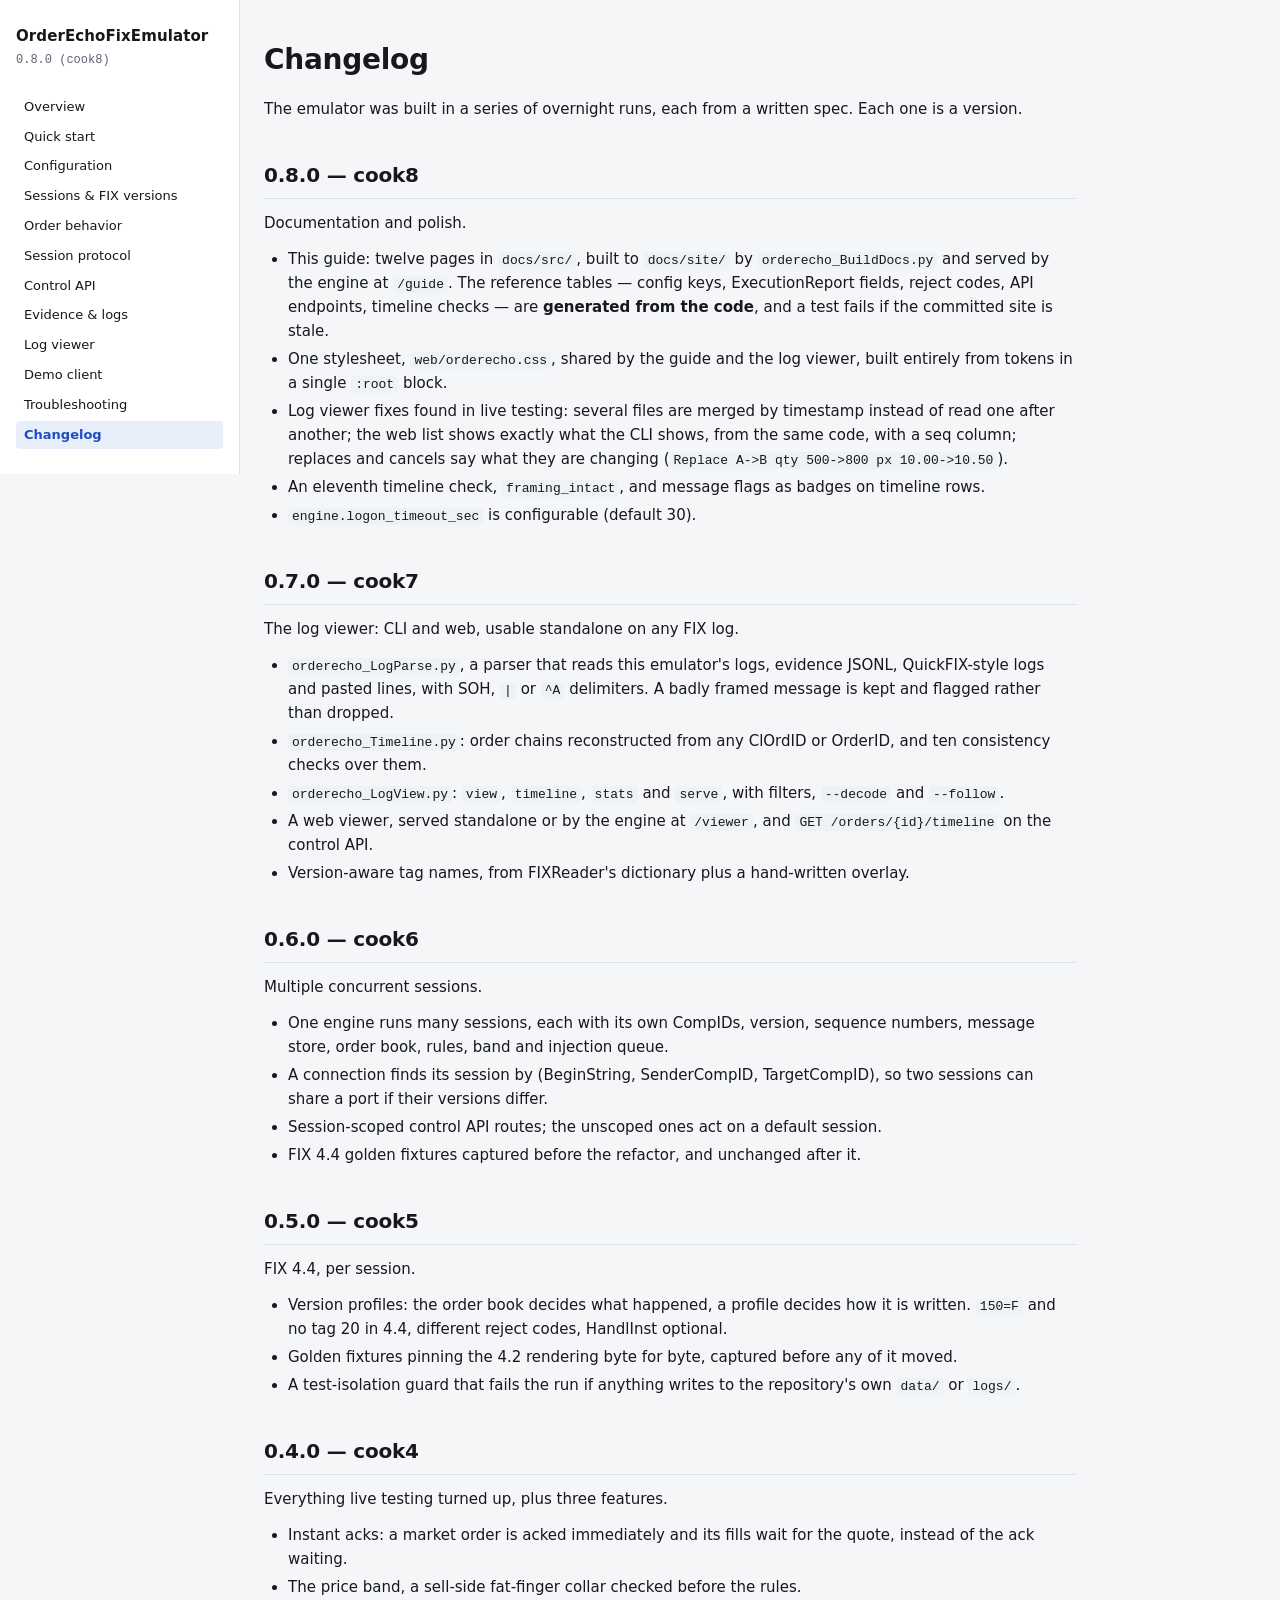
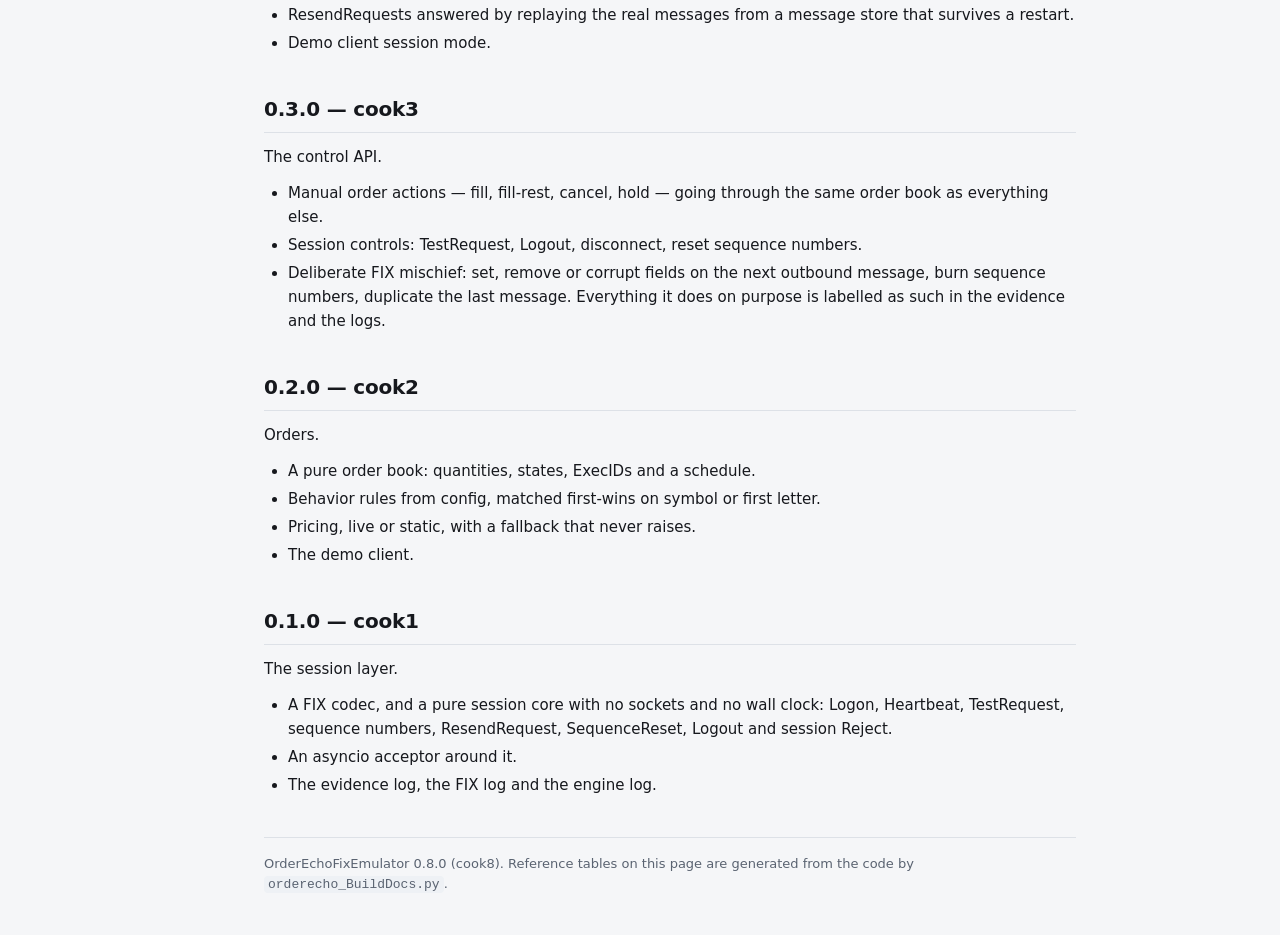
==== docs/site/changelog.html @ c5fb32ab "OrderEchoFixEmulator 0.8.0: FIX 4.2/4.4 emulator, control API, multi-session, log viewer, docs" ====
<!doctype html>
<html lang="en">
<head>
<meta charset="utf-8">
<meta name="viewport" content="width=device-width, initial-scale=1">
<title>Changelog - OrderEchoFixEmulator</title>
<link rel="stylesheet" href="assets/orderecho.css">
</head>
<body>
<div class="shell">
<aside class="sidebar">
<a class="brand" href="index.html">OrderEchoFixEmulator</a>
<span class="version">0.8.0 (cook8)</span>
<nav aria-label="Guide">
<ol>
<li><a href="index.html">Overview</a></li>
<li><a href="quick-start.html">Quick start</a></li>
<li><a href="configuration.html">Configuration</a></li>
<li><a href="sessions.html">Sessions &amp; FIX versions</a></li>
<li><a href="order-behavior.html">Order behavior</a></li>
<li><a href="session-protocol.html">Session protocol</a></li>
<li><a href="control-api.html">Control API</a></li>
<li><a href="evidence-logs.html">Evidence &amp; logs</a></li>
<li><a href="log-viewer.html">Log viewer</a></li>
<li><a href="demo-client.html">Demo client</a></li>
<li><a href="troubleshooting.html">Troubleshooting</a></li>
<li><a href="changelog.html" aria-current="page">Changelog</a></li>
</ol>
</nav>
</aside>
<main class="content">
<h1 id="changelog">Changelog</h1>
<p>The emulator was built in a series of overnight runs, each from a written
spec. Each one is a version.</p>
<h2 id="080-cook8">0.8.0 — cook8</h2>
<p>Documentation and polish.</p>
<ul>
<li>This guide: twelve pages in <code>docs/src/</code>, built to <code>docs/site/</code> by
  <code>orderecho_BuildDocs.py</code> and served by the engine at <code>/guide</code>. The reference
  tables — config keys, ExecutionReport fields, reject codes, API endpoints,
  timeline checks — are <strong>generated from the code</strong>, and a test fails if the
  committed site is stale.</li>
<li>One stylesheet, <code>web/orderecho.css</code>, shared by the guide and the log viewer,
  built entirely from tokens in a single <code>:root</code> block.</li>
<li>Log viewer fixes found in live testing: several files are merged by
  timestamp instead of read one after another; the web list shows exactly what
  the CLI shows, from the same code, with a seq column; replaces and cancels
  say what they are changing (<code>Replace A-&gt;B qty 500-&gt;800 px 10.00-&gt;10.50</code>).</li>
<li>An eleventh timeline check, <code>framing_intact</code>, and message flags as badges on
  timeline rows.</li>
<li><code>engine.logon_timeout_sec</code> is configurable (default 30).</li>
</ul>
<h2 id="070-cook7">0.7.0 — cook7</h2>
<p>The log viewer: CLI and web, usable standalone on any FIX log.</p>
<ul>
<li><code>orderecho_LogParse.py</code>, a parser that reads this emulator's logs, evidence
  JSONL, QuickFIX-style logs and pasted lines, with SOH, <code>|</code> or <code>^A</code>
  delimiters. A badly framed message is kept and flagged rather than dropped.</li>
<li><code>orderecho_Timeline.py</code>: order chains reconstructed from any ClOrdID or
  OrderID, and ten consistency checks over them.</li>
<li><code>orderecho_LogView.py</code>: <code>view</code>, <code>timeline</code>, <code>stats</code> and <code>serve</code>, with
  filters, <code>--decode</code> and <code>--follow</code>.</li>
<li>A web viewer, served standalone or by the engine at <code>/viewer</code>, and
  <code>GET /orders/{id}/timeline</code> on the control API.</li>
<li>Version-aware tag names, from FIXReader's dictionary plus a hand-written
  overlay.</li>
</ul>
<h2 id="060-cook6">0.6.0 — cook6</h2>
<p>Multiple concurrent sessions.</p>
<ul>
<li>One engine runs many sessions, each with its own CompIDs, version, sequence
  numbers, message store, order book, rules, band and injection queue.</li>
<li>A connection finds its session by (BeginString, SenderCompID,
  TargetCompID), so two sessions can share a port if their versions differ.</li>
<li>Session-scoped control API routes; the unscoped ones act on a default
  session.</li>
<li>FIX 4.4 golden fixtures captured before the refactor, and unchanged after it.</li>
</ul>
<h2 id="050-cook5">0.5.0 — cook5</h2>
<p>FIX 4.4, per session.</p>
<ul>
<li>Version profiles: the order book decides what happened, a profile decides how
  it is written. <code>150=F</code> and no tag 20 in 4.4, different reject codes, HandlInst
  optional.</li>
<li>Golden fixtures pinning the 4.2 rendering byte for byte, captured before any
  of it moved.</li>
<li>A test-isolation guard that fails the run if anything writes to the
  repository's own <code>data/</code> or <code>logs/</code>.</li>
</ul>
<h2 id="040-cook4">0.4.0 — cook4</h2>
<p>Everything live testing turned up, plus three features.</p>
<ul>
<li>Instant acks: a market order is acked immediately and its fills wait for the
  quote, instead of the ack waiting.</li>
<li>The price band, a sell-side fat-finger collar checked before the rules.</li>
<li>ResendRequests answered by replaying the real messages from a message store
  that survives a restart.</li>
<li>Demo client session mode.</li>
</ul>
<h2 id="030-cook3">0.3.0 — cook3</h2>
<p>The control API.</p>
<ul>
<li>Manual order actions — fill, fill-rest, cancel, hold — going through the same
  order book as everything else.</li>
<li>Session controls: TestRequest, Logout, disconnect, reset sequence numbers.</li>
<li>Deliberate FIX mischief: set, remove or corrupt fields on the next outbound
  message, burn sequence numbers, duplicate the last message. Everything it
  does on purpose is labelled as such in the evidence and the logs.</li>
</ul>
<h2 id="020-cook2">0.2.0 — cook2</h2>
<p>Orders.</p>
<ul>
<li>A pure order book: quantities, states, ExecIDs and a schedule.</li>
<li>Behavior rules from config, matched first-wins on symbol or first letter.</li>
<li>Pricing, live or static, with a fallback that never raises.</li>
<li>The demo client.</li>
</ul>
<h2 id="010-cook1">0.1.0 — cook1</h2>
<p>The session layer.</p>
<ul>
<li>A FIX codec, and a pure session core with no sockets and no wall clock:
  Logon, Heartbeat, TestRequest, sequence numbers, ResendRequest,
  SequenceReset, Logout and session Reject.</li>
<li>An asyncio acceptor around it.</li>
<li>The evidence log, the FIX log and the engine log.</li>
</ul>
<div class="footer">
OrderEchoFixEmulator 0.8.0 (cook8). Reference tables on this page are generated
from the code by <code>orderecho_BuildDocs.py</code>.
</div>
</main>
</div>
<script>
document.querySelectorAll("pre").forEach(function (pre) {
  var wrap = document.createElement("div");
  wrap.className = "codeblock";
  pre.parentNode.insertBefore(wrap, pre);
  wrap.appendChild(pre);
  var button = document.createElement("button");
  button.className = "copy";
  button.type = "button";
  button.textContent = "Copy";
  button.addEventListener("click", function () {
    var text = pre.innerText;
    var done = function () {
      button.textContent = "Copied";
      setTimeout(function () { button.textContent = "Copy"; }, 1200);
    };
    if (navigator.clipboard && navigator.clipboard.writeText) {
      navigator.clipboard.writeText(text).then(done, function () {});
      return;
    }
    var area = document.createElement("textarea");
    area.value = text;
    document.body.appendChild(area);
    area.select();
    try { document.execCommand("copy"); done(); } catch (e) {}
    document.body.removeChild(area);
  });
  wrap.appendChild(button);
});
</script>
</body>
</html>
---- docs/site/assets/orderecho.css ----
/* OrderEchoFixEmulator -- one stylesheet for the guide and the log viewer.
 *
 * Every colour, size, space and radius is a token in the :root block below,
 * and nothing further down the file names a colour of its own.  That is the
 * whole point: a redesign is a new :root block, not a search through the
 * components.  A test enforces it.
 *
 * Fixed light theme on purpose -- no theme switching, no external fonts, no
 * CDNs.  The stylesheet is served from /assets/orderecho.css by the engine
 * and by `orderecho_LogView.py serve`, and sits next to the docs offline.
 */

:root {
  /* --- surfaces and ink ------------------------------------------------ */
  --bg: #f5f6f8;            /* the page behind everything */
  --surface: #ffffff;       /* cards, panels, table bodies */
  --surface-2: #eef1f5;     /* zebra stripes, code blocks, inset areas */
  --surface-3: #e4e8ee;     /* hovered rows, pressed buttons */
  --text: #16181d;          /* body text: 15.8:1 on --surface */
  --muted: #5a6371;         /* labels and captions: 5.7:1 on --surface */
  --border: #dde1e7;

  /* --- one accent ------------------------------------------------------ */
  --accent: #1a4fc4;        /* links, focus, the primary button: 6.8:1 */
  --accent-ink: #ffffff;    /* text on the accent */
  --accent-soft: #e9eefb;   /* accent at rest: selected nav, callout note */

  /* --- verdicts -------------------------------------------------------- */
  --pass: #0f6a37;
  --warn: #7c5300;
  --fail: #b02218;
  --pass-soft: #e6f2ea;
  --warn-soft: #faf0dc;
  --fail-soft: #fbeae8;

  /* --- FIX directions and flags ---------------------------------------- */
  --in: #0a5f8f;            /* inbound: client -> us */
  --out: #454f5c;           /* outbound: us -> client */
  --disc: #7a3d8f;          /* discarded */
  --flag: #7c5300;          /* injected, possdup, bad framing */
  --fill: #0f6a37;          /* a message that moved quantity */

  /* --- type ------------------------------------------------------------ */
  --font-sans: system-ui, -apple-system, "Segoe UI", Roboto, "Helvetica Neue",
               Arial, sans-serif;
  --font-mono: ui-monospace, SFMono-Regular, "SF Mono", Menlo, Consolas,
               "Liberation Mono", monospace;
  --size-base: 15px;
  --size-small: 13px;
  --size-tiny: 12px;
  --size-code: 13px;
  --line: 1.6;
  --line-tight: 1.45;

  /* --- space and shape ------------------------------------------------- */
  --s1: 4px;
  --s2: 8px;
  --s3: 12px;
  --s4: 16px;
  --s5: 24px;
  --s6: 40px;
  --radius: 7px;
  --radius-sm: 4px;

  /* --- measure --------------------------------------------------------- */
  --content: 860px;         /* prose column */
  --sidebar: 240px;

  --shadow: 0 1px 2px rgba(16, 20, 30, 0.06);
  --shadow-lifted: 0 8px 28px rgba(16, 20, 30, 0.16);
}

/* ---------------------------------------------------------------- reset */

*, *::before, *::after { box-sizing: border-box; }

html { -webkit-text-size-adjust: 100%; }

body {
  margin: 0;
  background: var(--bg);
  color: var(--text);
  font: var(--size-base)/var(--line) var(--font-sans);
}

img { max-width: 100%; }

a { color: var(--accent); text-decoration: none; }
a:hover { text-decoration: underline; }
a:focus-visible, button:focus-visible, input:focus-visible,
select:focus-visible {
  outline: 2px solid var(--accent);
  outline-offset: 1px;
}

/* ----------------------------------------------------------- page shell */

.shell {
  display: grid;
  grid-template-columns: var(--sidebar) minmax(0, 1fr);
  min-height: 100vh;
  align-items: start;
}

.sidebar {
  position: sticky;
  top: 0;
  max-height: 100vh;
  overflow-y: auto;
  padding: var(--s5) var(--s4);
  background: var(--surface);
  border-right: 1px solid var(--border);
}

.sidebar .brand {
  display: block;
  font-size: var(--size-base);
  font-weight: 650;
  color: var(--text);
  letter-spacing: 0.1px;
}

.sidebar .brand:hover { text-decoration: none; }

.sidebar .version {
  display: block;
  margin-top: var(--s1);
  font: var(--size-tiny)/1.4 var(--font-mono);
  color: var(--muted);
}

.sidebar nav { margin-top: var(--s5); }

.sidebar nav ol {
  margin: 0;
  padding: 0;
  list-style: none;
  counter-reset: page;
}

.sidebar nav li { margin: 1px 0; }

.sidebar nav a {
  display: block;
  padding: var(--s1) var(--s2);
  border-radius: var(--radius-sm);
  font-size: var(--size-small);
  color: var(--text);
}

.sidebar nav a:hover { background: var(--surface-2); text-decoration: none; }

.sidebar nav a[aria-current="page"] {
  background: var(--accent-soft);
  color: var(--accent);
  font-weight: 600;
}

.content {
  max-width: var(--content);
  padding: var(--s6) var(--s5) var(--s6);
}

.content > :first-child { margin-top: 0; }

.footer {
  margin-top: var(--s6);
  padding-top: var(--s4);
  border-top: 1px solid var(--border);
  font-size: var(--size-small);
  color: var(--muted);
}

@media (max-width: 900px) {
  .shell { grid-template-columns: minmax(0, 1fr); }
  .sidebar {
    position: static;
    max-height: none;
    border-right: 0;
    border-bottom: 1px solid var(--border);
  }
  .content { padding: var(--s5) var(--s4); }
}

/* -------------------------------------------------------------- headings */

h1, h2, h3, h4 {
  line-height: var(--line-tight);
  font-weight: 650;
  letter-spacing: -0.01em;
}

h1 { margin: 0 0 var(--s4); font-size: 28px; }
h2 {
  margin: var(--s6) 0 var(--s3);
  padding-bottom: var(--s2);
  font-size: 20px;
  border-bottom: 1px solid var(--border);
}
h3 { margin: var(--s5) 0 var(--s2); font-size: 16px; }
h4 { margin: var(--s4) 0 var(--s2); font-size: var(--size-base); }

p { margin: 0 0 var(--s3); }

ul, ol { margin: 0 0 var(--s3); padding-left: var(--s5); }
li { margin: var(--s1) 0; }

hr { border: 0; border-top: 1px solid var(--border); margin: var(--s5) 0; }

blockquote {
  margin: 0 0 var(--s3);
  padding: var(--s2) var(--s4);
  border-left: 3px solid var(--border);
  color: var(--muted);
}

.lede { font-size: 17px; color: var(--muted); }

/* ---------------------------------------------------------------- tables */

.scroll-x { overflow-x: auto; margin: 0 0 var(--s4); }

table {
  border-collapse: collapse;
  width: 100%;
  font-size: var(--size-small);
  background: var(--surface);
  border: 1px solid var(--border);
  border-radius: var(--radius);
}

th, td {
  text-align: left;
  vertical-align: top;
  padding: var(--s2) var(--s3);
  border-bottom: 1px solid var(--border);
}

thead th {
  position: sticky;
  top: 0;
  z-index: 1;
  background: var(--surface-2);
  font-weight: 650;
  white-space: nowrap;
}

tbody tr:nth-child(even) { background: var(--surface-2); }
tbody tr:last-child td { border-bottom: 0; }

td code, th code { white-space: nowrap; }

/* ------------------------------------------------------------------ code */

code {
  font: var(--size-code)/1.5 var(--font-mono);
  background: var(--surface-2);
  padding: 1px var(--s1);
  border-radius: var(--radius-sm);
}

pre {
  margin: 0;
  padding: var(--s3) var(--s4);
  overflow-x: auto;
  background: var(--surface-2);
  border: 1px solid var(--border);
  border-radius: var(--radius);
  font: var(--size-code)/1.5 var(--font-mono);
}

pre code { background: none; padding: 0; border-radius: 0; }

.codeblock { position: relative; margin: 0 0 var(--s4); }

.codeblock .copy {
  position: absolute;
  top: var(--s2);
  right: var(--s2);
  opacity: 0;
  transition: opacity 0.12s ease-in-out;
}

.codeblock:hover .copy,
.codeblock .copy:focus-visible { opacity: 1; }

/* -------------------------------------------------------------- callouts */

.callout {
  margin: 0 0 var(--s4);
  padding: var(--s3) var(--s4);
  border: 1px solid var(--border);
  border-left-width: 3px;
  border-radius: var(--radius);
  background: var(--surface);
}

.callout > :last-child { margin-bottom: 0; }

.callout .label {
  display: block;
  margin-bottom: var(--s1);
  font-size: var(--size-tiny);
  font-weight: 650;
  letter-spacing: 0.06em;
  text-transform: uppercase;
}

.callout.note { background: var(--accent-soft); border-left-color: var(--accent); }
.callout.note .label { color: var(--accent); }
.callout.warn { background: var(--warn-soft); border-left-color: var(--warn); }
.callout.warn .label { color: var(--warn); }

/* ---------------------------------------------------------------- badges */

.badge {
  display: inline-block;
  padding: 1px var(--s2);
  border-radius: 999px;
  border: 1px solid var(--border);
  background: var(--surface-2);
  color: var(--muted);
  font: 650 var(--size-tiny)/1.6 var(--font-sans);
  letter-spacing: 0.04em;
  white-space: nowrap;
  vertical-align: baseline;
}

.badge.PASS { background: var(--pass-soft); color: var(--pass); border-color: var(--pass); }
.badge.WARN { background: var(--warn-soft); color: var(--warn); border-color: var(--warn); }
.badge.FAIL { background: var(--fail-soft); color: var(--fail); border-color: var(--fail); }

.badge.in { color: var(--in); border-color: var(--in); background: var(--surface); }
.badge.out { color: var(--out); border-color: var(--out); background: var(--surface); }

.badge.INJECTED,
.badge.POSSDUP { background: var(--warn-soft); color: var(--flag); border-color: var(--flag); }
.badge.BAD-CHECKSUM,
.badge.BAD-LENGTH { background: var(--fail-soft); color: var(--fail); border-color: var(--fail); }

/* --------------------------------------------------------- key-value list */

.kv {
  display: grid;
  grid-template-columns: max-content minmax(0, 1fr);
  gap: var(--s1) var(--s4);
  margin: 0 0 var(--s4);
  padding: var(--s3) var(--s4);
  background: var(--surface);
  border: 1px solid var(--border);
  border-radius: var(--radius);
  font-size: var(--size-small);
}

.kv dt { color: var(--muted); }
.kv dd { margin: 0; font-family: var(--font-mono); word-break: break-all; }

/* --------------------------------------------------------------- controls */

button {
  font: var(--size-tiny)/1.6 var(--font-sans);
  padding: var(--s1) var(--s3);
  border: 1px solid var(--border);
  border-radius: var(--radius-sm);
  background: var(--surface);
  color: var(--text);
  cursor: pointer;
}

button:hover { background: var(--surface-2); border-color: var(--accent); color: var(--accent); }
button:active { background: var(--surface-3); }

button.primary {
  background: var(--accent);
  border-color: var(--accent);
  color: var(--accent-ink);
}

button.primary:hover { background: var(--accent); color: var(--accent-ink); }

input, select {
  font: var(--size-tiny)/1.6 var(--font-mono);
  padding: var(--s1) var(--s2);
  border: 1px solid var(--border);
  border-radius: var(--radius-sm);
  background: var(--surface);
  color: var(--text);
}

label.check {
  display: inline-flex;
  gap: var(--s1);
  align-items: center;
  font: var(--size-tiny)/1.6 var(--font-sans);
  color: var(--muted);
}

.empty { padding: var(--s5); color: var(--muted); text-align: center; }

.visually-hidden {
  position: absolute;
  width: 1px; height: 1px;
  margin: -1px; padding: 0;
  overflow: hidden;
  clip: rect(0 0 0 0);
  white-space: nowrap;
  border: 0;
}

/* ------------------------------------------------------- the log viewer */

.viewer { display: flex; flex-direction: column; height: 100vh; }

.topbar {
  flex: none;
  padding: var(--s2) var(--s4);
  background: var(--surface);
  border-bottom: 1px solid var(--border);
}

.topbar h1 {
  margin: 0 0 var(--s2);
  font-size: var(--size-base);
}

.topbar h1 .sub {
  margin-left: var(--s2);
  font-weight: 400;
  font-size: var(--size-tiny);
  color: var(--muted);
}

.bar { display: flex; flex-wrap: wrap; gap: var(--s1) var(--s2); align-items: center; }
.bar input[type=text] { width: 130px; }

.panes {
  flex: 1 1 auto;
  min-height: 0;
  display: grid;
  grid-template-columns: minmax(0, 1fr) 420px;
}

@media (max-width: 1000px) {
  .panes { grid-template-columns: minmax(0, 1fr); }
  .detail { display: none; }
}

.list { overflow: auto; padding: var(--s1) 0 var(--s6); }

.msg {
  display: block;
  width: 100%;
  text-align: left;
  font: var(--size-tiny)/1.55 var(--font-mono);
  padding: 1px var(--s4);
  border: 0;
  border-left: 3px solid transparent;
  border-radius: 0;
  background: none;
  color: var(--text);
  white-space: pre;
  overflow-x: hidden;
  text-overflow: ellipsis;
  cursor: pointer;
}

.msg:hover { background: var(--surface-2); border-color: var(--border); color: var(--text); }
.msg[aria-selected="true"] { background: var(--accent-soft); border-left-color: var(--accent); }

.msg .t, .msg .sess, .msg .seq, .msg .name { color: var(--muted); }
.msg .d-in { color: var(--in); }
.msg .d-out { color: var(--out); }
.msg .d-disc { color: var(--disc); }
.msg .d-unknown { color: var(--muted); }
.msg .body-reject { color: var(--fail); }
.msg .body-fill { color: var(--fill); }
.msg .body-dim { color: var(--muted); }
.msg .flag { color: var(--flag); }

.detail {
  overflow: auto;
  padding: var(--s3) var(--s4) var(--s6);
  background: var(--surface);
  border-left: 1px solid var(--border);
}

.detail h2 {
  margin: 0 0 var(--s2);
  padding: 0;
  border: 0;
  font-size: var(--size-small);
}

.detail .raw {
  font: var(--size-tiny)/1.5 var(--font-mono);
  word-break: break-all;
  padding: var(--s2);
  background: var(--surface-2);
  border: 1px solid var(--border);
  border-radius: var(--radius-sm);
  margin-bottom: var(--s3);
}

.detail table { font-size: var(--size-tiny); }
.detail td.tag { font-family: var(--font-mono); color: var(--muted); text-align: right; }
.detail td.enum { color: var(--muted); }

/* ----------------------------------------------------------------- modal */

.modal {
  position: fixed;
  inset: 0;
  z-index: 10;
  display: grid;
  place-items: center;
  padding: var(--s4);
  background: var(--surface-3);
}

.modal .sheet {
  width: min(1000px, 100%);
  max-height: 86vh;
  overflow: auto;
  padding: var(--s4) var(--s5) var(--s5);
  background: var(--surface);
  border: 1px solid var(--border);
  border-radius: var(--radius);
  box-shadow: var(--shadow-lifted);
}

.modal .sheet h2 {
  margin: 0 0 var(--s3);
  padding: 0;
  border: 0;
  font-size: 17px;
  display: flex;
  gap: var(--s2);
  align-items: center;
}

.modal .close { float: right; }

.check {
  display: flex;
  gap: var(--s2);
  align-items: baseline;
  padding: var(--s1) 0;
  font-size: var(--size-small);
}

.check .what { font-family: var(--font-mono); }
.check .why { color: var(--muted); }

.card {
  padding: var(--s3) var(--s4);
  background: var(--surface);
  border: 1px solid var(--border);
  border-radius: var(--radius);
  box-shadow: var(--shadow);
}
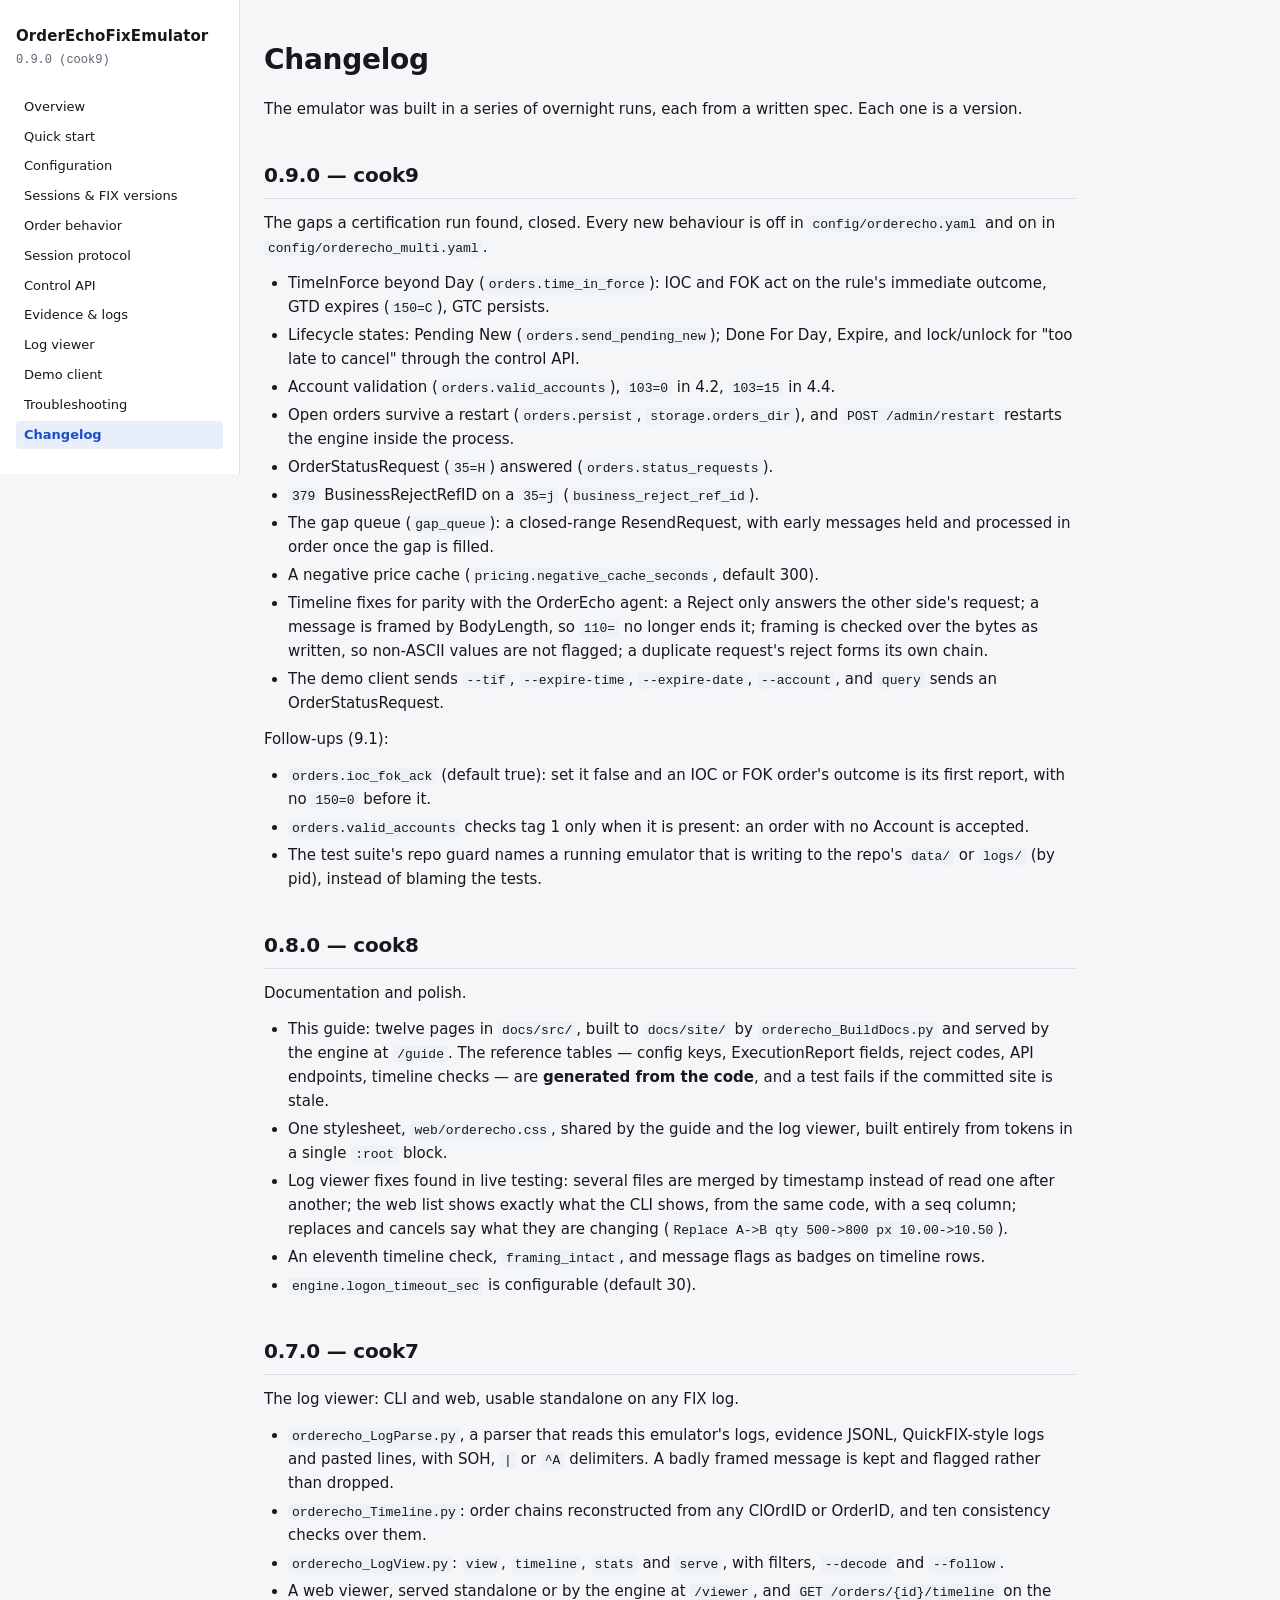
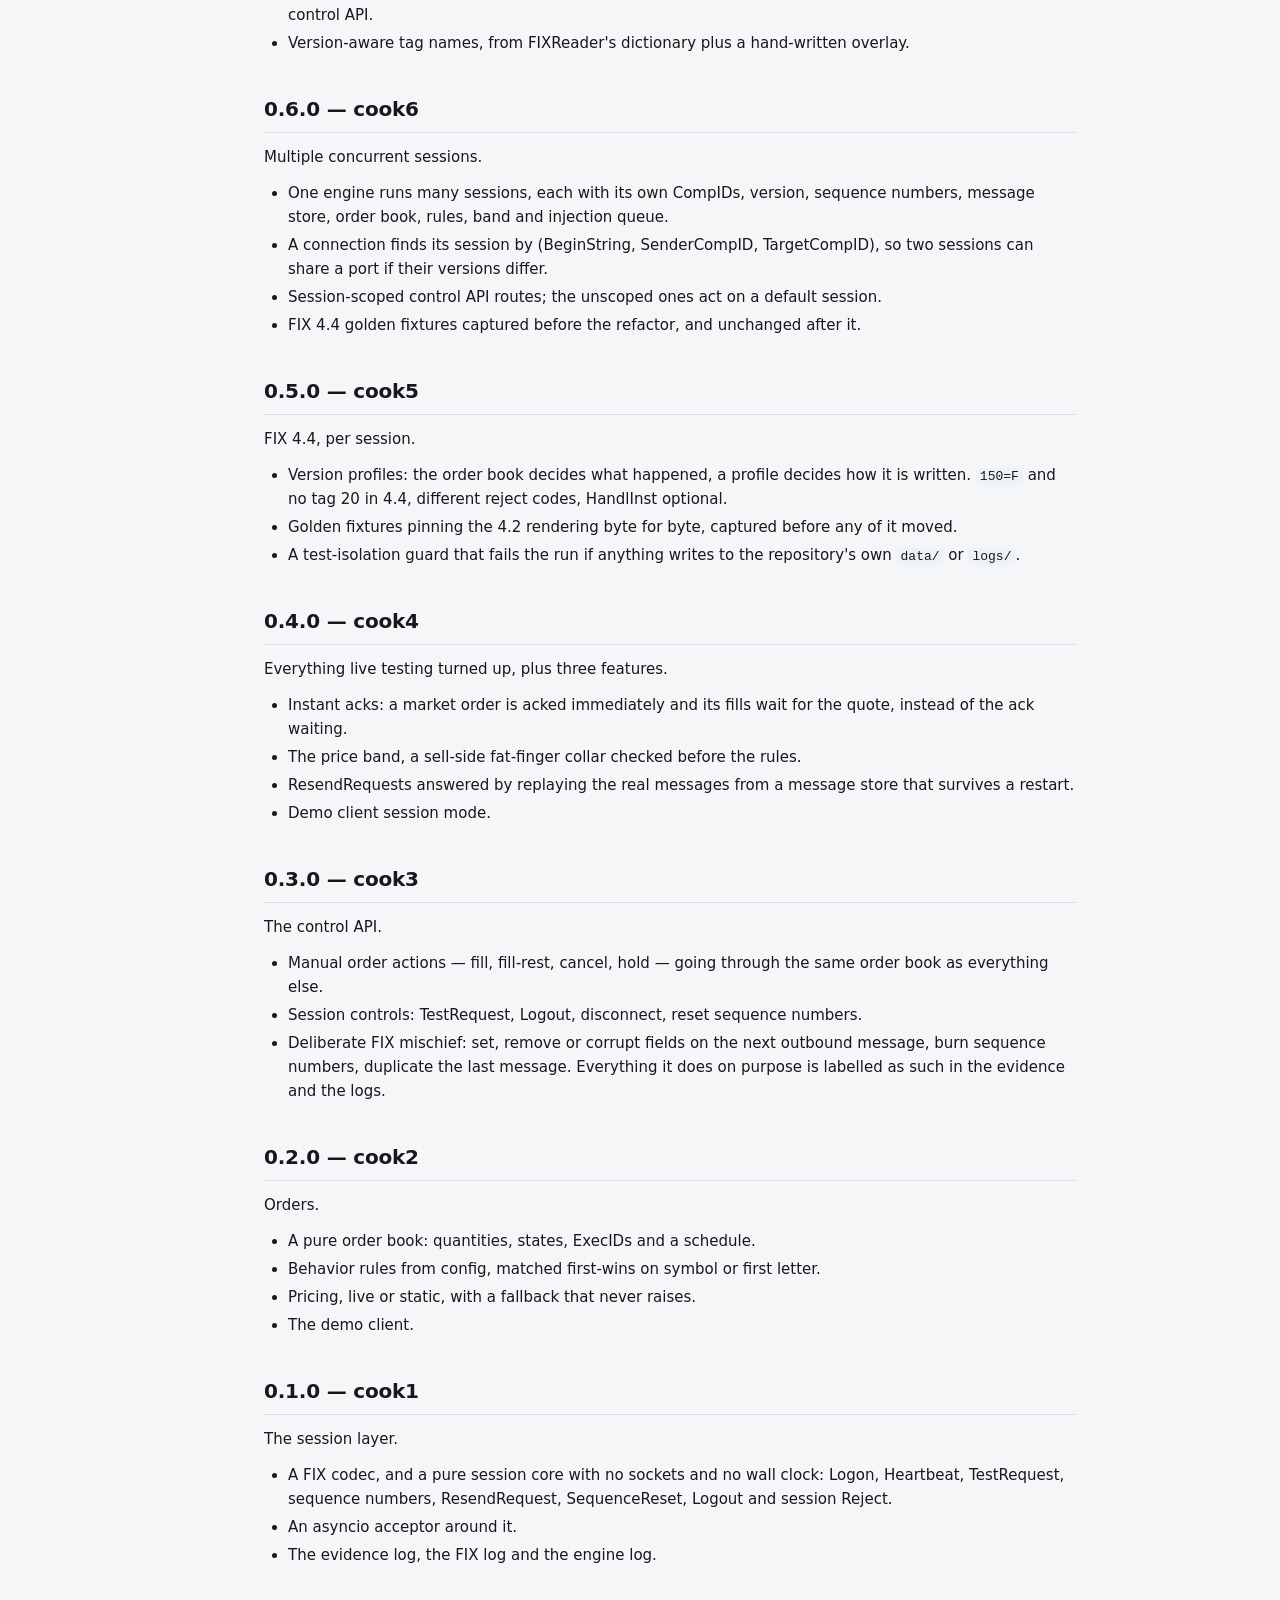
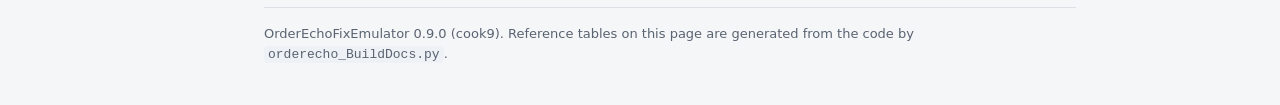
==== commit 63420959: "OrderEchoFixEmulator 0.9.0: TIF (IOC/FOK/GTC/GTX/GTD), lifecycle states, order persistence + restart" ====
--- a/docs/site/changelog.html
+++ b/docs/site/changelog.html
@@ -10,7 +10,7 @@
 <div class="shell">
 <aside class="sidebar">
 <a class="brand" href="index.html">OrderEchoFixEmulator</a>
-<span class="version">0.8.0 (cook8)</span>
+<span class="version">0.9.0 (cook9)</span>
 <nav aria-label="Guide">
 <ol>
 <li><a href="index.html">Overview</a></li>
@@ -32,6 +32,39 @@
 <h1 id="changelog">Changelog</h1>
 <p>The emulator was built in a series of overnight runs, each from a written
 spec. Each one is a version.</p>
+<h2 id="090-cook9">0.9.0 — cook9</h2>
+<p>The gaps a certification run found, closed. Every new behaviour is off in
+<code>config/orderecho.yaml</code> and on in <code>config/orderecho_multi.yaml</code>.</p>
+<ul>
+<li>TimeInForce beyond Day (<code>orders.time_in_force</code>): IOC and FOK act on the
+  rule's immediate outcome, GTD expires (<code>150=C</code>), GTC persists.</li>
+<li>Lifecycle states: Pending New (<code>orders.send_pending_new</code>); Done For Day,
+  Expire, and lock/unlock for "too late to cancel" through the control API.</li>
+<li>Account validation (<code>orders.valid_accounts</code>), <code>103=0</code> in 4.2, <code>103=15</code> in
+  4.4.</li>
+<li>Open orders survive a restart (<code>orders.persist</code>, <code>storage.orders_dir</code>), and
+  <code>POST /admin/restart</code> restarts the engine inside the process.</li>
+<li>OrderStatusRequest (<code>35=H</code>) answered (<code>orders.status_requests</code>).</li>
+<li><code>379</code> BusinessRejectRefID on a <code>35=j</code> (<code>business_reject_ref_id</code>).</li>
+<li>The gap queue (<code>gap_queue</code>): a closed-range ResendRequest, with early
+  messages held and processed in order once the gap is filled.</li>
+<li>A negative price cache (<code>pricing.negative_cache_seconds</code>, default 300).</li>
+<li>Timeline fixes for parity with the OrderEcho agent: a Reject only answers
+  the other side's request; a message is framed by BodyLength, so <code>110=</code> no
+  longer ends it; framing is checked over the bytes as written, so non-ASCII
+  values are not flagged; a duplicate request's reject forms its own chain.</li>
+<li>The demo client sends <code>--tif</code>, <code>--expire-time</code>, <code>--expire-date</code>, <code>--account</code>,
+  and <code>query</code> sends an OrderStatusRequest.</li>
+</ul>
+<p>Follow-ups (9.1):</p>
+<ul>
+<li><code>orders.ioc_fok_ack</code> (default true): set it false and an IOC or FOK order's
+  outcome is its first report, with no <code>150=0</code> before it.</li>
+<li><code>orders.valid_accounts</code> checks tag 1 only when it is present: an order with
+  no Account is accepted.</li>
+<li>The test suite's repo guard names a running emulator that is writing to the
+  repo's <code>data/</code> or <code>logs/</code> (by pid), instead of blaming the tests.</li>
+</ul>
 <h2 id="080-cook8">0.8.0 — cook8</h2>
 <p>Documentation and polish.</p>
 <ul>
@@ -125,7 +158,7 @@
 <li>The evidence log, the FIX log and the engine log.</li>
 </ul>
 <div class="footer">
-OrderEchoFixEmulator 0.8.0 (cook8). Reference tables on this page are generated
+OrderEchoFixEmulator 0.9.0 (cook9). Reference tables on this page are generated
 from the code by <code>orderecho_BuildDocs.py</code>.
 </div>
 </main>
